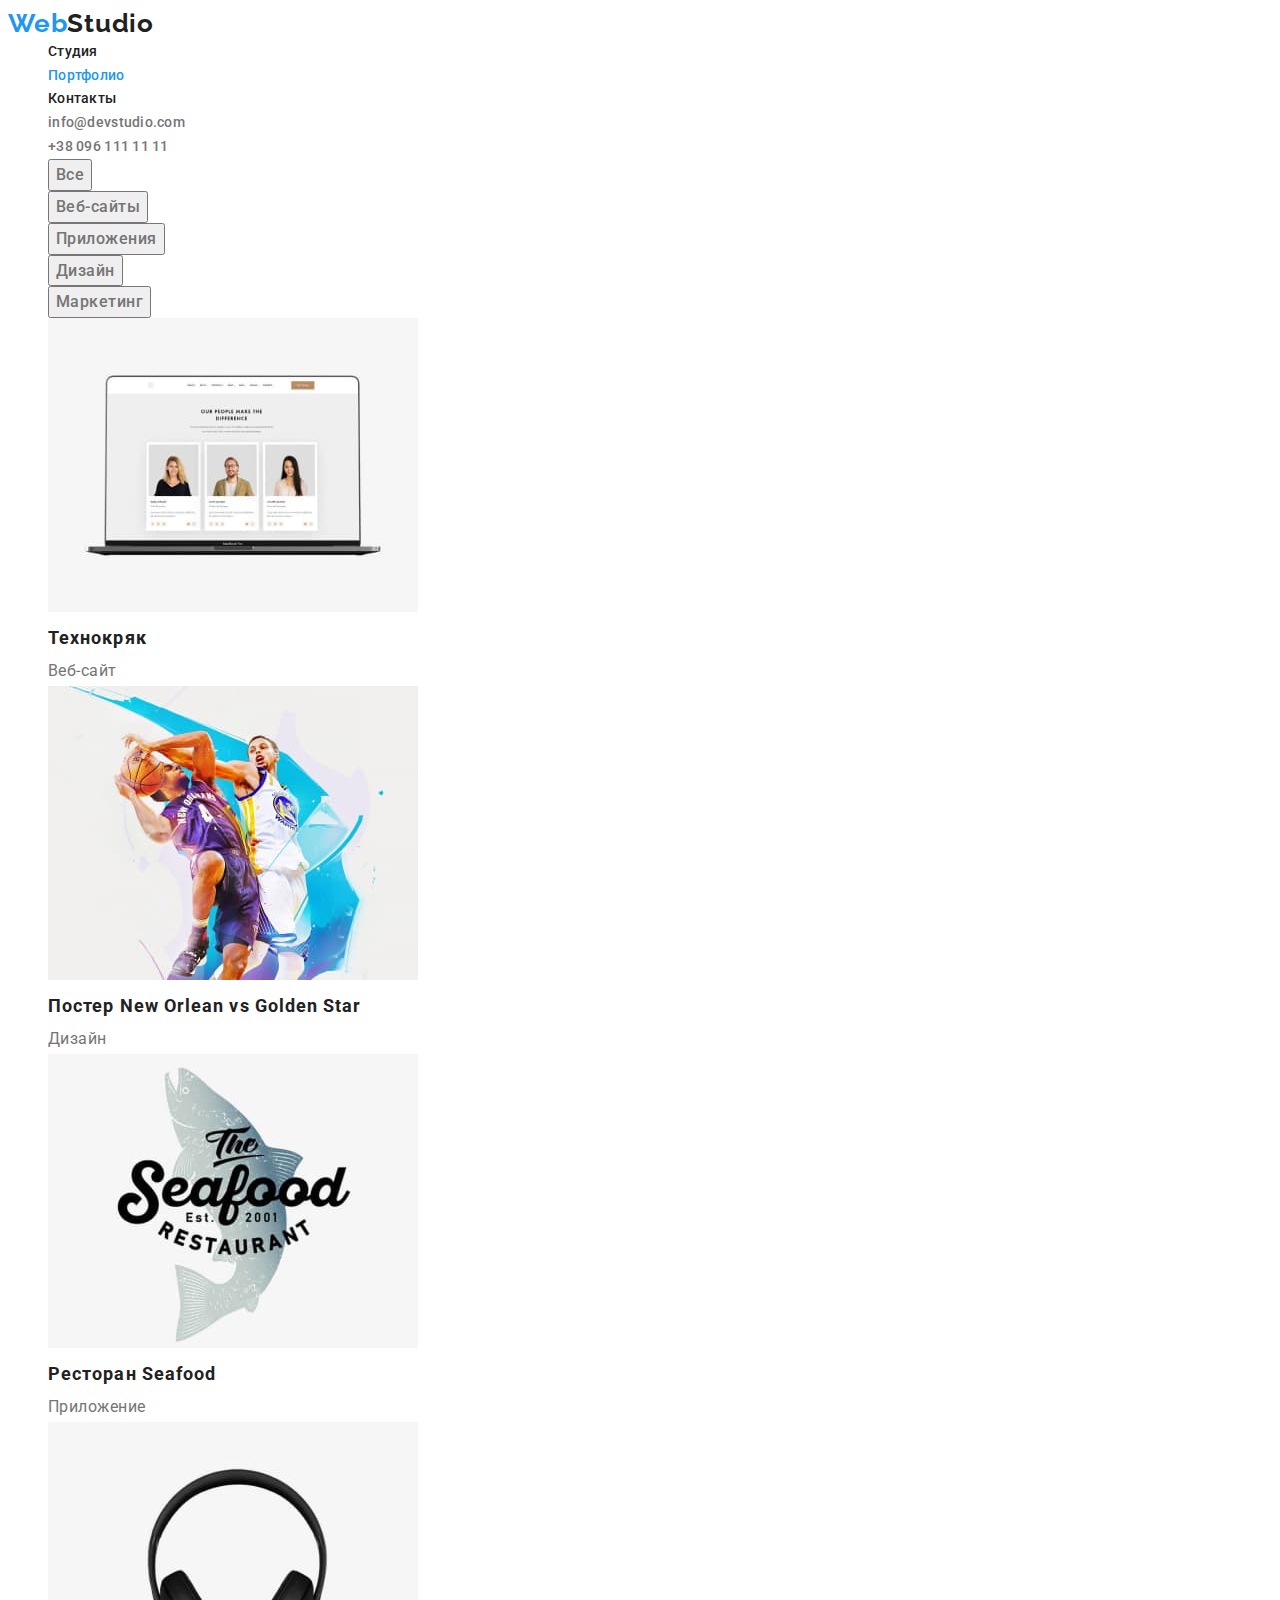
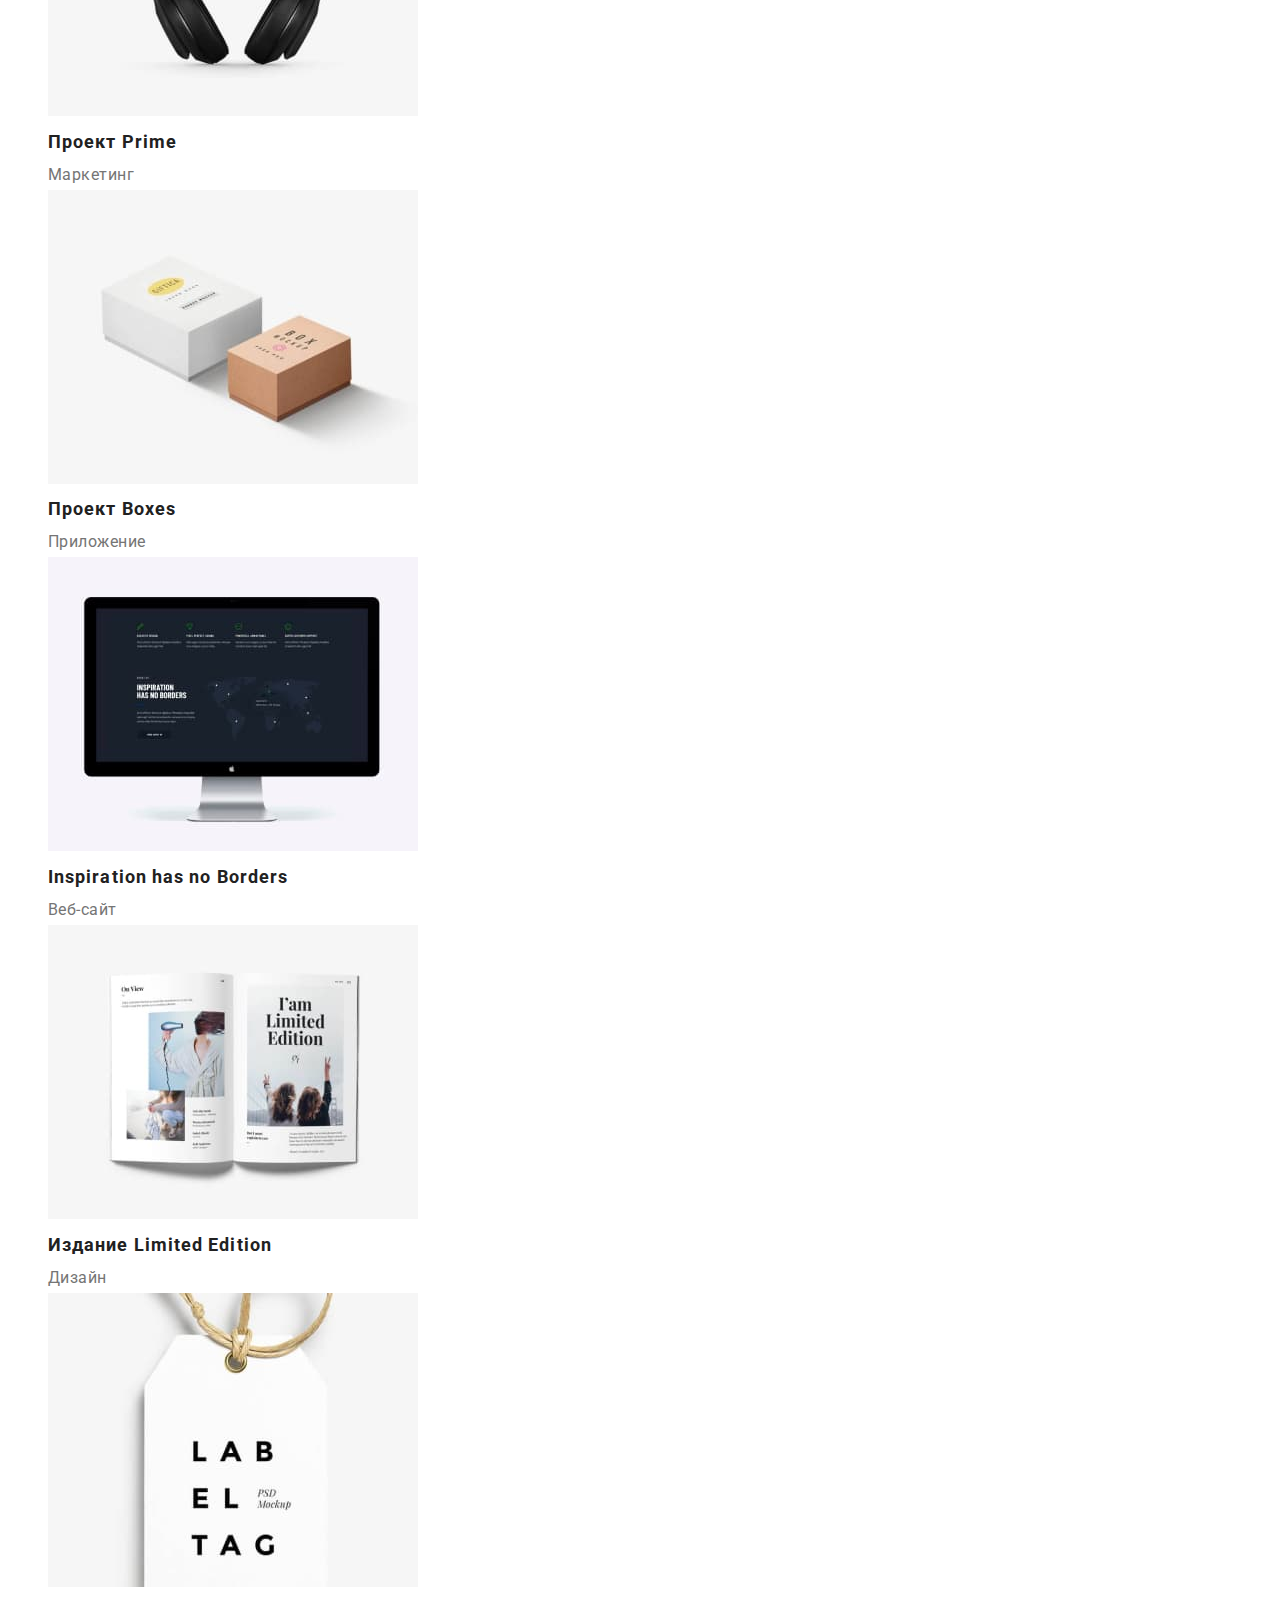
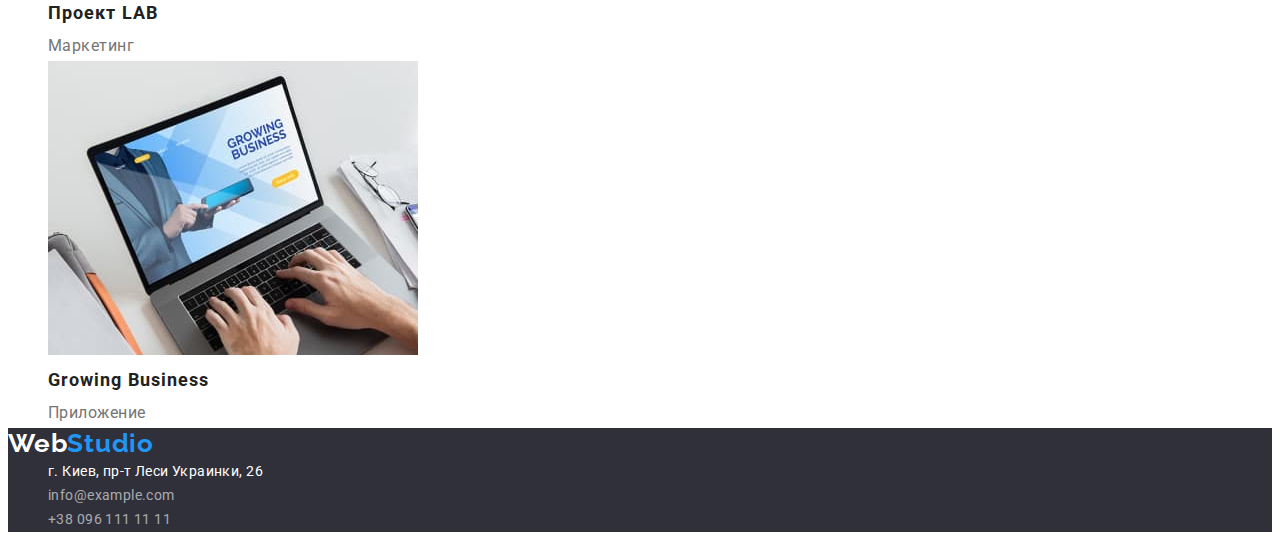
==== portfolio.html @ 094044fe "flex" ====
<!DOCTYPE html>
<html lang="en">
<head>
    <meta charset="UTF-8">
    <meta http-equiv="X-UA-Compatible" content="IE=edge">
    <meta name="viewport" content="width=device-width, initial-scale=1.0">
    <title>Portfolio</title>
    <link rel="preconnect" href="https://fonts.googleapis.com">
    <link rel="preconnect" href="https://fonts.gstatic.com" crossorigin>
    <link href="https://fonts.googleapis.com/css2?family=Raleway:wght@700&family=Roboto:wght@400;500;700;900&display=swap"
        rel="stylesheet">
   <link rel="stylesheet" href="./css/styles.css">
</head>
<body>
    <header class="header">
    
        <nav class="nav">
            <a href="" class="nav-logo"><span class="span-logo">Web</span>Studio</a>
            <ul>
                <li>
                    <a href="./index.html" class="nav-link">Студия</a>
                </li>
                <li>
                    <a href="./portfolio.html" class="nav-link current">Портфолио</a>
                </li>
                <li>
                    <a href="" class="nav-link">Контакты</a>
                </li>
            </ul>
        </nav>
        <ul>
            <li>
                <a href="mailto:info@devstudio.com" class="adr-link">info@devstudio.com</a>
            </li>
            <li>
                <a href="tel:+380961111111" class="adr-link">+38 096 111 11 11</a>
            </li>
        </ul>
    
    </header>
    
    <main>
    
        <section>
          
            <!-- <h1>
                Портфолио
             </h1>-->
            <ul>
                <li>
                    <button type="button" class="filter-button">
                        Все
                    </button>
                </li>
                <li>
                    <button type="button"  class="filter-button">
                        Веб-сайты
                    </button>
                </li>
                <li>
                    <button type="button"  class="filter-button">
                       Приложения
                    </button>
                </li>
                <li>
                    <button type="button"  class="filter-button">
                        Дизайн
                    </button>
                </li>
                <li>
                    <button type="button"  class="filter-button">
                       Маркетинг
                    </button>
                </li>
            </ul>
            
      
            <ul>
                <li>
                    <a href="" class="portfolio-link">
                        <img src="./images/our-piople.jpg" alt="photos-on-screen" width="370" height="294">
                        <h2 class="portfolio-title">
                           Технокряк
                        </h2>
                        <p class="portfolio-text">
                            Веб-сайт
                        </p>
                    </a>
                </li>
                <li>
                    <a href="" class="portfolio-link">
                         <img src="./images/basketboll.jpg" alt="basketboll-playing" width="370" height="294">
                        <h2 class="portfolio-title">
                            Постер New Orlean vs Golden Star
                        </h2>
                        <p class="portfolio-text">
                            Дизайн
                        </p>
                    </a>
                </li>
                <li>
                    <a href="" class="portfolio-link">
                        <img src="./images/seafood.jpg" alt="seafood-restaurant" width="370" height="294">
                        <h2 class="portfolio-title">
                            Ресторан Seafood
                        </h2>
                        <p class="portfolio-text">
                            Приложение
                        </p>
                    </a>
                </li>
                <li>
                    <a href="" class="portfolio-link">
                        <img src="./images/headphones.jpg" alt="headphones" width="370" height="294">
                        <h2 class="portfolio-title">
                            Проект Prime
                        </h2>
                        <p class="portfolio-text">
                            Маркетинг
                        </p>
                    </a>
                </li>
                <li>
                    <a href="" class="portfolio-link">
                        <img src="./images/boxes.jpg" alt="two-small-boxes" width="370" height="294">
                        <h2 class="portfolio-title">
                            Проект Boxes
                        </h2>
                        <p class="portfolio-text">
                            Приложение
                        </p>
                    </a>
                </li>
                <li>
                    <a href="" class="portfolio-link">
                        <img src="./images/monitor.jpg" alt="desktop-monitor" width="370" height="294">
                        <h2 class="portfolio-title">
                            Inspiration has no Borders
                        </h2>
                        <p class="portfolio-text">
                            Веб-сайт
                        </p>
                    </a>
                </li>
                <li>
                    <a href="" class="portfolio-link">
                        <img src="./images/book.jpg" alt="book" width="370" height="294">
                        <h2 class="portfolio-title">
                            Издание Limited Edition
                        </h2>
                        <p class="portfolio-text">
                            Дизайн
                        </p>
                    </a>
                </li>
                <li>
                    <a href="" class="portfolio-link">
                        <img src="./images/label-tag.jpg" alt="label-tag" width="370" height="294">
                        <h2 class="portfolio-title">
                            Проект LAB
                        </h2>
                        <p class="portfolio-text">
                            Маркетинг
                        </p>
                    </a>
                </li>
                
                <li>
                    <a href="" class="portfolio-link">
                        <img src="./images/laptop.jpg" alt="working-in-laptop" width="370" height="294">
                        <h2 class="portfolio-title">
                            Growing Business
                        </h2>
                        <p class="portfolio-text">
                            Приложение
                        </p>
                    </a>
                </li>
            </ul>
        </section>
    
    </main>
    
    <Footer class="footer">
        <a href="" class="footer-logo"><span class="span-flogo">Web</span>Studio</a>
        <address class="footer-adr">
            <ul>
                <li class="footer-office">
                    г. Киев, пр-т Леси Украинки, 26
                </li>
                <li>
                    <a href="mailto:info@example.com" class="footer-link">info@example.com</a>
                </li>
                <li>
                    <a href="tel:+380961111111" class="footer-link">+38 096 111 11 11</a>
                </li>
            </ul>
        </address>
    </Footer>
    
</body>
</html>
---- css/styles.css ----
*,
*::before,
*::after {
  box-sizing: border-box;
}

:root {
  --main-color: #757575; /* links nav, text,*/
  --background-main-color: #ffffff; /* background nav, hero title, title button,footer adress */
  --second-color: #212121; /*titles nav,titles , */
  --accent-color: #2196f3; /* links hover focus,*/
  --background-second-color: #2f303a; /*background */
}

h1,
h2,
h3,
p,
ul {
  margin: 0;
}

body {
  font-family: 'Roboto', sans-serif;
  font-size: 14px;
  line-height: 1.7;
  letter-spacing: 0.03em;
  color: var(--main-color);
}

/*все списки без маркеров*/
ul {
  list-style: none;
}
.container {
  width: 1200px;
  padding-left: 15px;
  padding-right: 15px;
  margin-left: auto;
  margin-right: auto;
}

.section {
  padding-top: 94px;
  padding-bottom: 94px;
}
.header {
  background-color: var(--background-main-color);
}

/*логотип*/

.nav-logo {
  font-family: 'Raleway', sans-serif;
  font-weight: 700;
  font-size: 26px;
  line-height: 1.2;
  letter-spacing: 0.03em;
  color: var(--second-color);
  text-decoration: none;
}
.span-logo {
  color: var(--accent-color);
}

/*навигация-ссылки */
a {
  text-decoration: none;
}

.nav-link.current {
  color: var(--accent-color);
}
.nav-link,
.adr-link {
  font-weight: 500;
  font-size: 14px;
  line-height: 1.4;
  letter-spacing: 0.02em;
}

.nav-link {
  color: var(--second-color);
}

.nav-link:hover,
.nav-link:focus {
  color: var(--accent-color);
}

.adr-link {
  color: inherit;
}

.adr-link:hover,
.adr-link:focus {
  color: var(--accent-color);
}

/* Герой*/

.hero {
  background-color: var(--background-second-color);
}
.hero-one {
  font-weight: 900;
  font-size: 44px;
  line-height: 1.4;
  letter-spacing: 0.06em;
  color: var(--background-main-color);
}

.hero-button {
  font-family: inherit;
  font-weight: 700;
  font-size: 16px;
  line-height: 1.9;
  letter-spacing: 0.06em;
  color: var(--background-main-color);
  background-color: var(--accent-color);
  cursor: pointer;
}

/* секция-текст */

.content {
  background-color: var(--background-main-color);
}
.content-title {
  font-weight: 700;
  line-height: 1.14;
  letter-spacing: 0.03em;
  color: var(--second-color);
}

/* чем мы занимаемся-илюстрации*/

.action {
  background-color: var(--background-main-color);
}
.action-title,
.group-title {
  font-weight: 700;
  font-size: 36px;
  line-height: 1.2;
  letter-spacing: 0.03em;
  color: var(--second-color);
}
/*наша команда*/

.group {
  background-color: #f5f4fa;
}
.group-name {
  font-weight: 500;
  font-size: 16px;
  line-height: 1.2;
  letter-spacing: 0.03em;
  color: var(--second-color);
}

.group-position {
  font-size: 16px;
  line-height: 1.2;
  letter-spacing: 0.03em;
}

/* футер */

.footer-logo {
  font-family: 'Raleway', sans-serif;
  font-weight: 700;
  font-size: 26px;
  line-height: 1.2;
  letter-spacing: 0.03em;
  text-decoration: none;
  color: var(--accent-color);
}
.span-flogo {
  color: var(--background-main-color);
}

.footer-adr {
  font-style: normal;
  line-height: 1.7;
  letter-spacing: 0.03em;
}

.footer-office {
  color: var(--background-main-color);
}
.footer-link {
  color: rgba(255, 255, 255, 0.6);
}

.footer-link:hover,
.footer-link:focus {
  color: var(--accent-color);
}
.footer {
  background-color: var(--background-second-color);
}

/*портфолио*/
/*кнопки*/

.filter-button {
  font-family: inherit;
  font-style: normal;
  font-weight: 500;
  font-size: 16px;
  line-height: 1.62;
  letter-spacing: 0.03em;
  color: inherit;
  cursor: pointer;
}
.filter-button:hover,
.filter-button:focus {
  color: var(--background-main-color);
  background-color: var(--accent-color);
}

/*портфолио-галерея*/

.portfolio {
  background-color: var(--background-main-color);
}

.portfolio-link {
  text-decoration: none;
  color: inherit;
}

.portfolio-title {
  font-style: normal;
  font-weight: 700;
  font-size: 18px;
  line-height: 2;
  letter-spacing: 0.06em;
  color: var(--second-color);
}

.portfolio-text {
  font-style: normal;
  font-weight: normal;
  font-size: 16px;
  line-height: 30px;
  letter-spacing: 0.03em;
  color: var(--text-link-color);
}
.footer-list {
  display: flex;
}
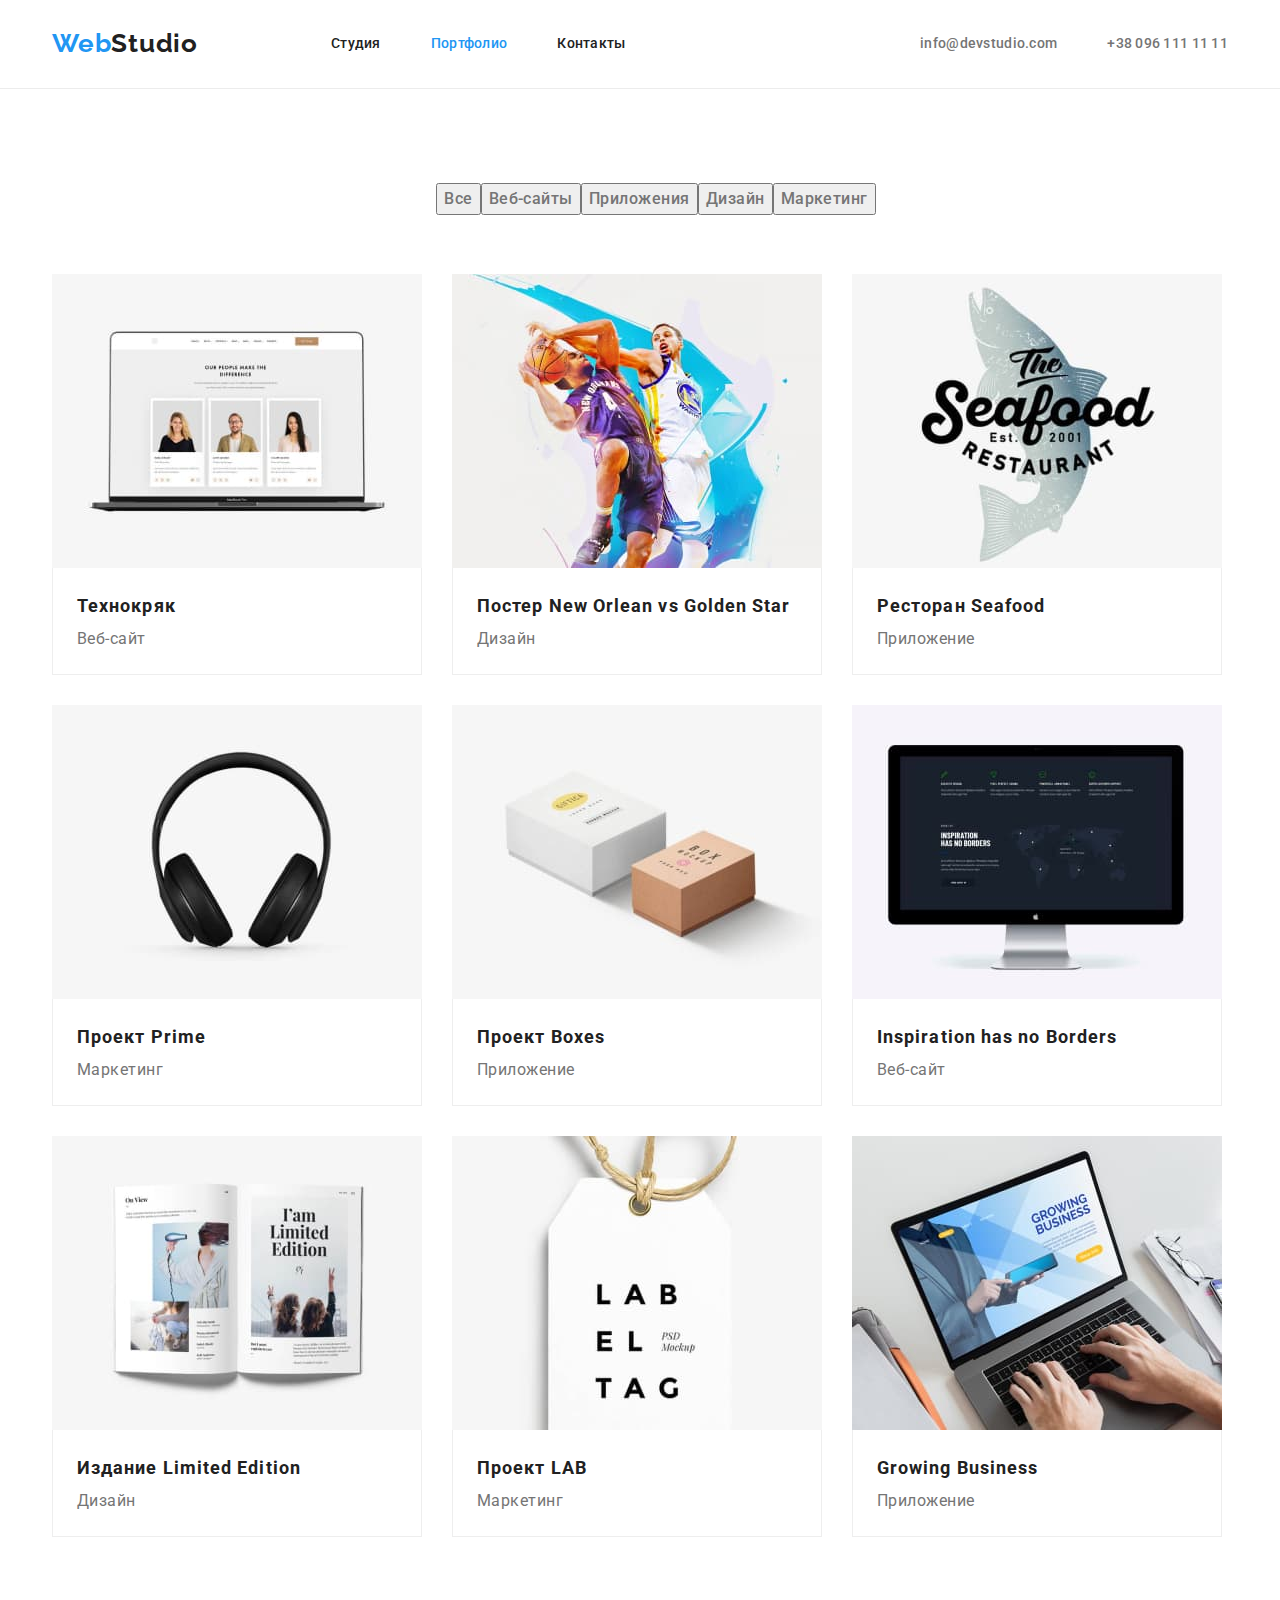
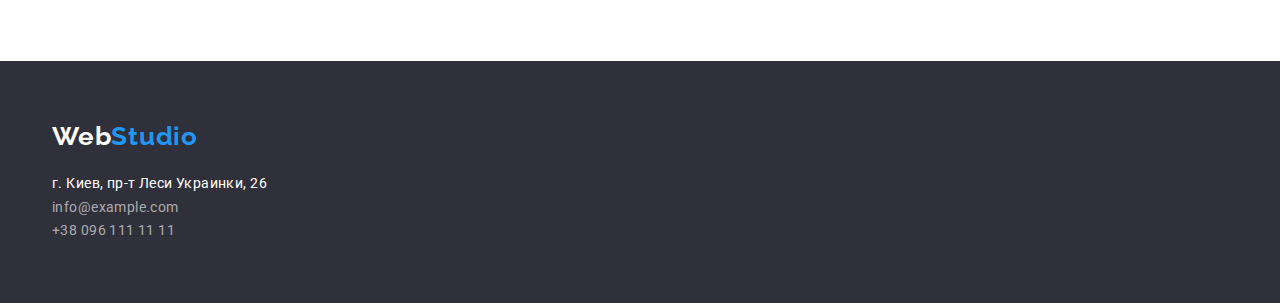
==== commit ae7ffb57: "fix" ====
--- a/portfolio.html
+++ b/portfolio.html
@@ -5,6 +5,7 @@
     <meta http-equiv="X-UA-Compatible" content="IE=edge">
     <meta name="viewport" content="width=device-width, initial-scale=1.0">
     <title>Portfolio</title>
+    <link rel="stylesheet" href="https://cdnjs.cloudflare.com/ajax/libs/modern-normalize/1.1.0/modern-normalize.min.css">
     <link rel="preconnect" href="https://fonts.googleapis.com">
     <link rel="preconnect" href="https://fonts.gstatic.com" crossorigin>
     <link href="https://fonts.googleapis.com/css2?family=Raleway:wght@700&family=Roboto:wght@400;500;700;900&display=swap"
@@ -12,62 +13,64 @@
    <link rel="stylesheet" href="./css/styles.css">
 </head>
 <body>
-    <header class="header">
-    
-        <nav class="nav">
-            <a href="" class="nav-logo"><span class="span-logo">Web</span>Studio</a>
-            <ul>
-                <li>
-                    <a href="./index.html" class="nav-link">Студия</a>
-                </li>
-                <li>
-                    <a href="./portfolio.html" class="nav-link current">Портфолио</a>
-                </li>
-                <li>
-                    <a href="" class="nav-link">Контакты</a>
-                </li>
-            </ul>
-        </nav>
-        <ul>
-            <li>
-                <a href="mailto:info@devstudio.com" class="adr-link">info@devstudio.com</a>
-            </li>
-            <li>
-                <a href="tel:+380961111111" class="adr-link">+38 096 111 11 11</a>
-            </li>
-        </ul>
+    <header class="header" >
+        <div class=" div-header container">
+            <nav class="nav">
+               <a href="" class="nav-logo"><span class="span-logo">Web</span>Studio</a>
+                <ul class="nav-list">
+                   <li class="nav-item">
+                        <a href="./index.html" class="nav-link">Студия</a>
+                    </li>
+                    <li class="nav-item">
+                        <a href="./portfolio.html" class="nav-link current">Портфолио</a>
+                    </li>
+                    <li class="nav-item">
+                        <a href="" class="nav-link">Контакты</a>
+                    </li>
+                </ul>
+            </nav>
+                <ul class="adr-list">
+                    <li class="adr-item">
+                        <a href="mailto:info@devstudio.com" class="adr-link">info@devstudio.com</a>
+                    </li>
+                    <li class="adr-item">
+                        <a href="tel:+380961111111" class="adr-link">+38 096 111 11 11</a>
+                    </li>
+                </ul>
+        </div>
     
     </header>
     
     <main>
     
-        <section>
-          
+        <section class="section">
+           
             <!-- <h1>
                 Портфолио
              </h1>-->
-            <ul>
-                <li>
+            <div class="container">
+            <ul class="section-list">
+                <li class="section-item">
                     <button type="button" class="filter-button">
                         Все
                     </button>
                 </li>
-                <li>
+                <li  class="section-item">
                     <button type="button"  class="filter-button">
                         Веб-сайты
                     </button>
                 </li>
-                <li>
+                <li  class="section-item">
                     <button type="button"  class="filter-button">
                        Приложения
                     </button>
                 </li>
-                <li>
+                <li  class="section-item">
                     <button type="button"  class="filter-button">
                         Дизайн
                     </button>
                 </li>
-                <li>
+                <li  class="section-item">
                     <button type="button"  class="filter-button">
                        Маркетинг
                     </button>
@@ -75,127 +78,148 @@
             </ul>
             
       
-            <ul>
-                <li>
+            <ul class="portfolio-list">
+                <li class="portfolio-item">
                     <a href="" class="portfolio-link">
                         <img src="./images/our-piople.jpg" alt="photos-on-screen" width="370" height="294">
+                        <div class="portfolio-sign">
                         <h2 class="portfolio-title">
                            Технокряк
                         </h2>
                         <p class="portfolio-text">
                             Веб-сайт
                         </p>
-                    </a>
-                </li>
-                <li>
+                        </div>
+                    </a>
+                </li>
+                <li class="portfolio-item">
                     <a href="" class="portfolio-link">
                          <img src="./images/basketboll.jpg" alt="basketboll-playing" width="370" height="294">
+                        <div class="portfolio-sign">
                         <h2 class="portfolio-title">
                             Постер New Orlean vs Golden Star
                         </h2>
                         <p class="portfolio-text">
                             Дизайн
                         </p>
-                    </a>
-                </li>
-                <li>
+                        </div>
+                    </a>
+                </li>
+                <li class="portfolio-item">
                     <a href="" class="portfolio-link">
                         <img src="./images/seafood.jpg" alt="seafood-restaurant" width="370" height="294">
+                        <div class="portfolio-sign">
                         <h2 class="portfolio-title">
                             Ресторан Seafood
                         </h2>
                         <p class="portfolio-text">
                             Приложение
                         </p>
-                    </a>
-                </li>
-                <li>
+                        </div>
+                    </a>
+                </li>
+                <li class="portfolio-item">
                     <a href="" class="portfolio-link">
                         <img src="./images/headphones.jpg" alt="headphones" width="370" height="294">
+                        <div class="portfolio-sign">
                         <h2 class="portfolio-title">
                             Проект Prime
                         </h2>
                         <p class="portfolio-text">
                             Маркетинг
                         </p>
-                    </a>
-                </li>
-                <li>
+                        </div>
+                    </a>
+                </li>
+                <li class="portfolio-item">
                     <a href="" class="portfolio-link">
                         <img src="./images/boxes.jpg" alt="two-small-boxes" width="370" height="294">
+                        <div class="portfolio-sign">
                         <h2 class="portfolio-title">
                             Проект Boxes
                         </h2>
                         <p class="portfolio-text">
                             Приложение
                         </p>
-                    </a>
-                </li>
-                <li>
+                        </div>
+                    </a>
+                </li>
+                <li class="portfolio-item">
                     <a href="" class="portfolio-link">
                         <img src="./images/monitor.jpg" alt="desktop-monitor" width="370" height="294">
+                        <div class="portfolio-sign">
                         <h2 class="portfolio-title">
                             Inspiration has no Borders
                         </h2>
                         <p class="portfolio-text">
                             Веб-сайт
                         </p>
-                    </a>
-                </li>
-                <li>
+                        </div>
+                    </a>
+                </li>
+                <li class="portfolio-item">
                     <a href="" class="portfolio-link">
                         <img src="./images/book.jpg" alt="book" width="370" height="294">
+                        <div class="portfolio-sign">
                         <h2 class="portfolio-title">
                             Издание Limited Edition
                         </h2>
                         <p class="portfolio-text">
                             Дизайн
                         </p>
-                    </a>
-                </li>
-                <li>
+                        </div>
+                    </a>
+                </li>
+                <li class="portfolio-item">
                     <a href="" class="portfolio-link">
                         <img src="./images/label-tag.jpg" alt="label-tag" width="370" height="294">
+                        <div class="portfolio-sign">
                         <h2 class="portfolio-title">
                             Проект LAB
                         </h2>
                         <p class="portfolio-text">
                             Маркетинг
                         </p>
+                        </div>
                     </a>
                 </li>
                 
-                <li>
+                <li class="portfolio-item">
                     <a href="" class="portfolio-link">
                         <img src="./images/laptop.jpg" alt="working-in-laptop" width="370" height="294">
+                        <div class="portfolio-sign">
                         <h2 class="portfolio-title">
                             Growing Business
                         </h2>
                         <p class="portfolio-text">
                             Приложение
                         </p>
+                        </div>
                     </a>
                 </li>
             </ul>
+            </div>
         </section>
     
     </main>
     
     <Footer class="footer">
-        <a href="" class="footer-logo"><span class="span-flogo">Web</span>Studio</a>
-        <address class="footer-adr">
-            <ul>
-                <li class="footer-office">
-                    г. Киев, пр-т Леси Украинки, 26
-                </li>
-                <li>
-                    <a href="mailto:info@example.com" class="footer-link">info@example.com</a>
-                </li>
-                <li>
-                    <a href="tel:+380961111111" class="footer-link">+38 096 111 11 11</a>
-                </li>
-            </ul>
-        </address>
+        <div class="container">
+            <a href="" class="footer-logo"><span class="span-flogo">Web</span>Studio</a>
+            <address class="footer-adr">
+                <ul class="footer-list">
+                    <li class="footer-office">
+                        г. Киев, пр-т Леси Украинки, 26
+                    </li>
+                    <li>
+                        <a href="mailto:info@example.com" class="footer-link">info@example.com</a>
+                    </li>
+                    <li>
+                        <a href="tel:+380961111111" class="footer-link">+38 096 111 11 11</a>
+                    </li>
+                 </ul>
+            </address>
+        </div>
     </Footer>
     
 </body>
--- a/css/styles.css
+++ b/css/styles.css
@@ -1,9 +1,22 @@
-*,
+/**,
 *::before,
 *::after {
   box-sizing: border-box;
-}
-
+}*/
+
+img {
+  display: block;
+  max-width: 100%;
+  height: auto;
+}
+
+h1,
+h2,
+h3,
+p,
+ul {
+  margin: 0px;
+}
 :root {
   --main-color: #757575; /* links nav, text,*/
   --background-main-color: #ffffff; /* background nav, hero title, title button,footer adress */
@@ -12,14 +25,6 @@
   --background-second-color: #2f303a; /*background */
 }
 
-h1,
-h2,
-h3,
-p,
-ul {
-  margin: 0;
-}
-
 body {
   font-family: 'Roboto', sans-serif;
   font-size: 14px;
@@ -34,8 +39,8 @@
 }
 .container {
   width: 1200px;
-  padding-left: 15px;
-  padding-right: 15px;
+  padding-left: 12px;
+  padding-right: 12px;
   margin-left: auto;
   margin-right: auto;
 }
@@ -46,18 +51,51 @@
 }
 .header {
   background-color: var(--background-main-color);
-}
-
+  max-width: 1600px;
+  min-height: 80px;
+  border-bottom-width: 1px;
+  border-bottom-style: solid;
+  border-bottom-color: #ececec;
+}
+
+.div-header {
+  display: flex;
+  justify-content: space-between;
+}
+.nav {
+  display: flex;
+  align-items: center;
+}
+.nav-list {
+  display: flex;
+  margin-top: 32px;
+  margin-bottom: 32px;
+}
+
+.nav-item:not(:last-child) {
+  margin-right: 50px;
+}
+.adr-item:not(:last-child) {
+  margin-right: 50px;
+}
+
+.adr-list {
+  display: flex;
+  align-items: center;
+}
 /*логотип*/
 
 .nav-logo {
+  display: block;
+  margin-top: 24px;
+  margin-bottom: 25px;
+  margin-right: 93px;
   font-family: 'Raleway', sans-serif;
   font-weight: 700;
   font-size: 26px;
   line-height: 1.2;
   letter-spacing: 0.03em;
   color: var(--second-color);
-  text-decoration: none;
 }
 .span-logo {
   color: var(--accent-color);
@@ -101,8 +139,18 @@
 
 .hero {
   background-color: var(--background-second-color);
+  display: block;
+  text-align: center;
+  max-width: 1600px;
+  max-height: 600px;
+  border: 1px solid currentColor;
 }
 .hero-one {
+  display: block;
+  text-align: center;
+  margin-top: 200px;
+  margin-bottom: 70px;
+
   font-weight: 900;
   font-size: 44px;
   line-height: 1.4;
@@ -111,6 +159,13 @@
 }
 
 .hero-button {
+  margin-bottom: 200px;
+  width: 200px;
+  height: 50px;
+
+  box-shadow: 0px 4px 4px rgba(0, 0, 0, 0.15);
+  border-radius: 4px;
+
   font-family: inherit;
   font-weight: 700;
   font-size: 16px;
@@ -122,11 +177,20 @@
 }
 
 /* секция-текст */
-
 .content {
   background-color: var(--background-main-color);
 }
+
+.content-list {
+  display: flex;
+  padding-left: 0px;
+}
+.content-item:not(:last-child) {
+  margin-right: 30px;
+}
+
 .content-title {
+  margin-bottom: 10px;
   font-weight: 700;
   line-height: 1.14;
   letter-spacing: 0.03em;
@@ -140,18 +204,58 @@
 }
 .action-title,
 .group-title {
+  margin-bottom: 50px;
+  text-align: center;
   font-weight: 700;
   font-size: 36px;
   line-height: 1.2;
   letter-spacing: 0.03em;
   color: var(--second-color);
 }
+.action-list {
+  display: flex;
+  padding-left: 0px;
+}
+
+.action-item:not(:last-child),
+.group-item:not(:last-child) {
+  margin-right: 30px;
+}
 /*наша команда*/
 
 .group {
   background-color: #f5f4fa;
 }
+.group-list {
+  display: flex;
+  padding-left: 0px;
+}
+.group-sign {
+  display: block;
+
+  padding-top: 30px;
+
+  padding-bottom: 30px;
+
+  border-right-width: 1px;
+  border-right-style: solid;
+  border-right-color: #eeeeee;
+
+  border-bottom-width: 1px;
+  border-bottom-style: solid;
+  border-bottom-color: #eeeeee;
+
+  border-left-width: 1px;
+  border-left-style: solid;
+  border-left-color: #eeeeee;
+
+  border-bottom-right-radius: 3px;
+  border-bottom-left-radius: 3px;
+  background-color: var(--background-main-color);
+}
 .group-name {
+  text-align: center;
+  margin-bottom: 10px;
   font-weight: 500;
   font-size: 16px;
   line-height: 1.2;
@@ -160,6 +264,7 @@
 }
 
 .group-position {
+  text-align: center;
   font-size: 16px;
   line-height: 1.2;
   letter-spacing: 0.03em;
@@ -168,6 +273,9 @@
 /* футер */
 
 .footer-logo {
+  display: block;
+  margin-top: 60px;
+  margin-bottom: 20px;
   font-family: 'Raleway', sans-serif;
   font-weight: 700;
   font-size: 26px;
@@ -185,7 +293,13 @@
   line-height: 1.7;
   letter-spacing: 0.03em;
 }
-
+.footer-list {
+  display: block;
+  align-items: center;
+  margin-top: 0px;
+  margin-bottom: 60px;
+  padding-left: 0px;
+}
 .footer-office {
   color: var(--background-main-color);
 }
@@ -198,7 +312,10 @@
   color: var(--accent-color);
 }
 .footer {
+  display: flex;
   background-color: var(--background-second-color);
+  max-width: 1600px;
+  max-height: 252px;
 }
 
 /*портфолио*/
@@ -220,17 +337,59 @@
   background-color: var(--accent-color);
 }
 
+.section-list {
+  display: flex;
+  justify-content: center;
+  padding-top: 0px;
+  padding-bottom: 59px;
+}
+.section-list:not(:last-child) {
+  padding-right: 8px;
+}
 /*портфолио-галерея*/
 
 .portfolio {
   background-color: var(--background-main-color);
 }
-
+.portfolio-list {
+  padding: 0px;
+  display: flex;
+  flex-wrap: wrap;
+}
+
+.portfolio-item {
+  display: block;
+  width: 370px;
+  margin-right: 30px;
+  margin-bottom: 30px;
+}
+.portfolio-item:nth-child(3n) {
+  margin-right: 0px;
+}
 .portfolio-link {
   text-decoration: none;
   color: inherit;
 }
-
+.portfolio-sign {
+  display: block;
+
+  padding-top: 20px;
+  padding-right: 24px;
+  padding-bottom: 20px;
+  padding-left: 24px;
+
+  border-right-width: 1px;
+  border-right-style: solid;
+  border-right-color: #eeeeee;
+
+  border-bottom-width: 1px;
+  border-bottom-style: solid;
+  border-bottom-color: #eeeeee;
+
+  border-left-width: 1px;
+  border-left-style: solid;
+  border-left-color: #eeeeee;
+}
 .portfolio-title {
   font-style: normal;
   font-weight: 700;
@@ -248,6 +407,3 @@
   letter-spacing: 0.03em;
   color: var(--text-link-color);
 }
-.footer-list {
-  display: flex;
-}
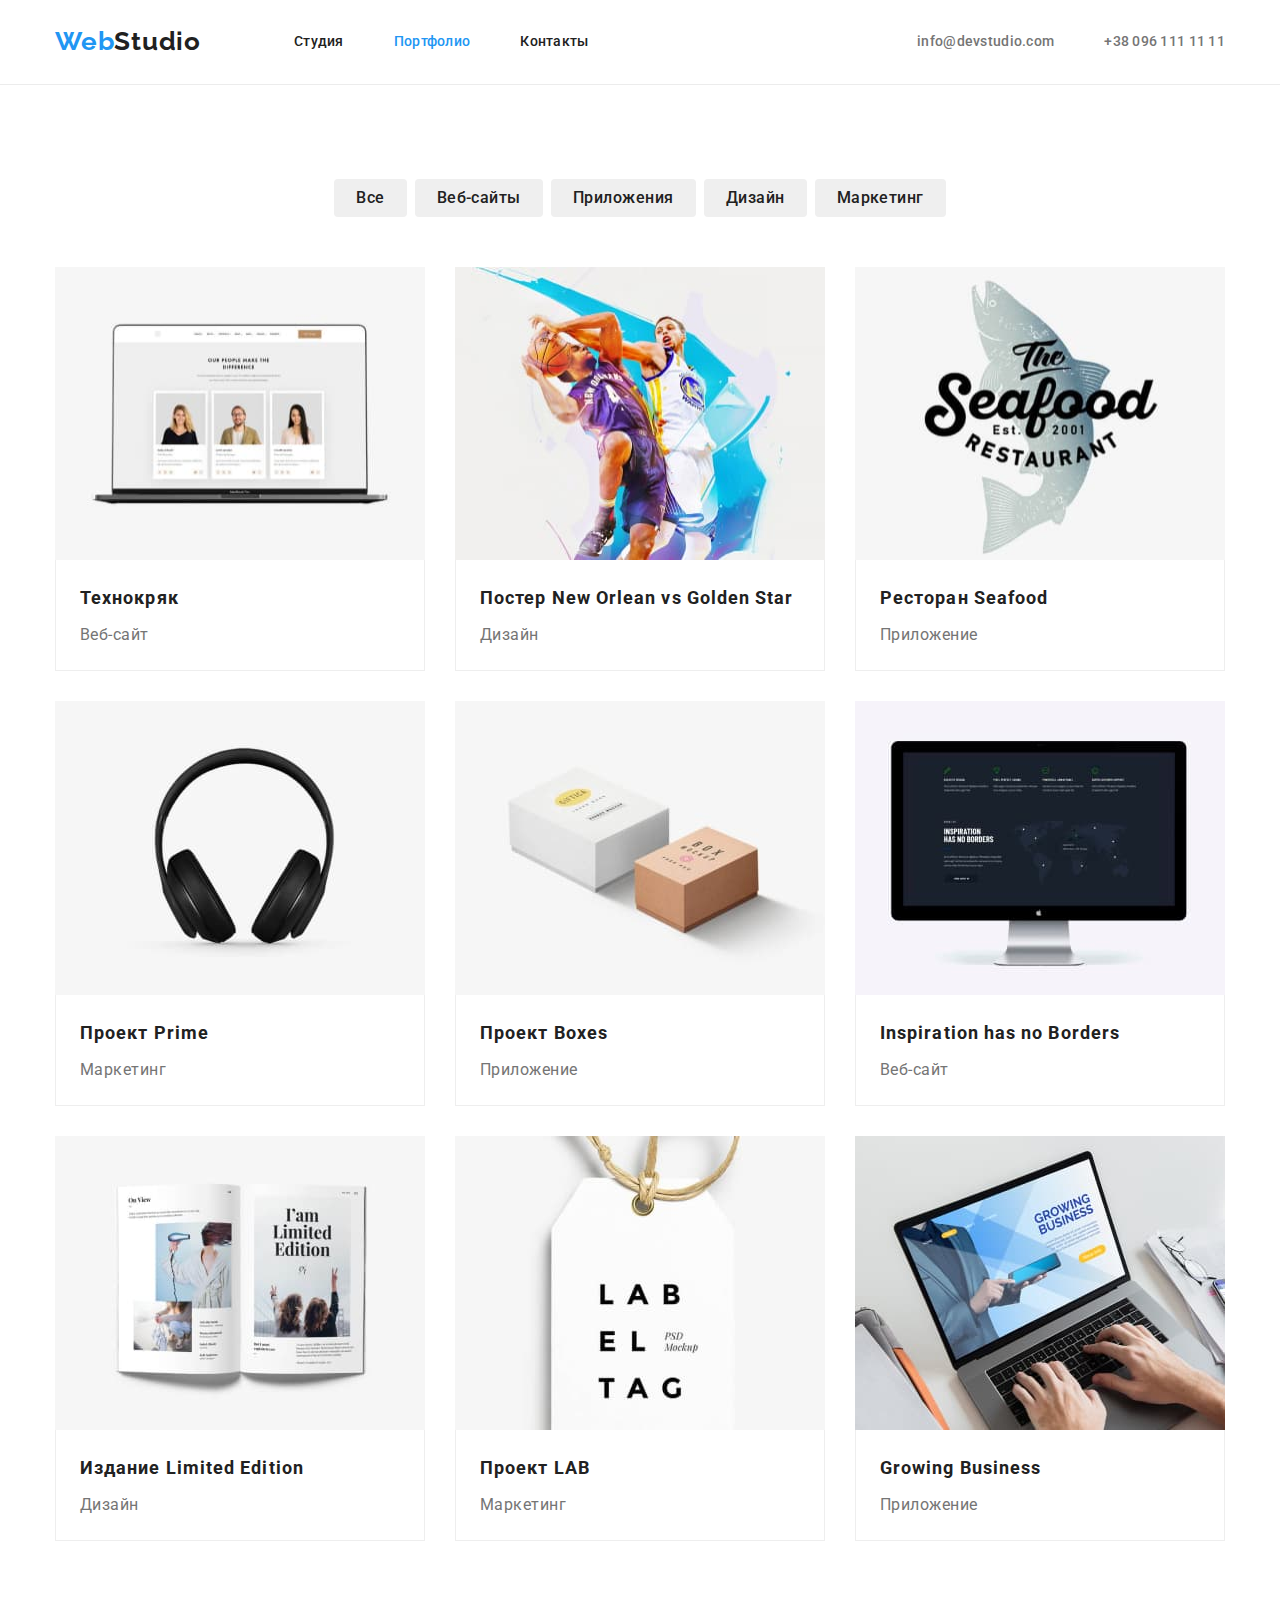
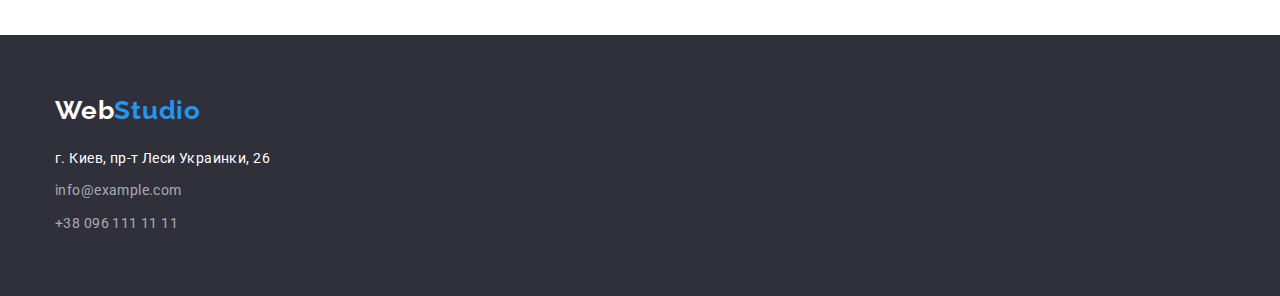
==== commit c29b4d59: "испрвления ошибок(2)" ====
--- a/portfolio.html
+++ b/portfolio.html
@@ -45,9 +45,9 @@
     
         <section class="section">
            
-            <!-- <h1>
+            <h1 class="visually-hidden">
                 Портфолио
-             </h1>-->
+             </h1>
             <div class="container">
             <ul class="section-list">
                 <li class="section-item">
@@ -212,7 +212,7 @@
                         г. Киев, пр-т Леси Украинки, 26
                     </li>
                     <li>
-                        <a href="mailto:info@example.com" class="footer-link">info@example.com</a>
+                        <a href="mailto:info@example.com" class="footer-mail">info@example.com</a>
                     </li>
                     <li>
                         <a href="tel:+380961111111" class="footer-link">+38 096 111 11 11</a>
--- a/css/styles.css
+++ b/css/styles.css
@@ -15,7 +15,7 @@
 h3,
 p,
 ul {
-  margin: 0px;
+  margin: 0;
 }
 :root {
   --main-color: #757575; /* links nav, text,*/
@@ -35,12 +35,14 @@
 
 /*все списки без маркеров*/
 ul {
+  padding: 0;
+  margin: 0;
   list-style: none;
 }
 .container {
   width: 1200px;
-  padding-left: 12px;
-  padding-right: 12px;
+  padding-left: 15px;
+  padding-right: 15px;
   margin-left: auto;
   margin-right: auto;
 }
@@ -50,9 +52,9 @@
   padding-bottom: 94px;
 }
 .header {
+  margin: 0 auto;
   background-color: var(--background-main-color);
   max-width: 1600px;
-  min-height: 80px;
   border-bottom-width: 1px;
   border-bottom-style: solid;
   border-bottom-color: #ececec;
@@ -68,10 +70,12 @@
 }
 .nav-list {
   display: flex;
-  margin-top: 32px;
-  margin-bottom: 32px;
-}
-
+}
+
+.nav-link {
+  padding: 32px 0;
+  display: block;
+}
 .nav-item:not(:last-child) {
   margin-right: 50px;
 }
@@ -86,9 +90,6 @@
 /*логотип*/
 
 .nav-logo {
-  display: block;
-  margin-top: 24px;
-  margin-bottom: 25px;
   margin-right: 93px;
   font-family: 'Raleway', sans-serif;
   font-weight: 700;
@@ -111,6 +112,7 @@
 }
 .nav-link,
 .adr-link {
+  padding: 32px 0;
   font-weight: 500;
   font-size: 14px;
   line-height: 1.4;
@@ -138,19 +140,17 @@
 /* Герой*/
 
 .hero {
-  background-color: var(--background-second-color);
-  display: block;
+  margin: 0 auto;
   text-align: center;
   max-width: 1600px;
-  max-height: 600px;
-  border: 1px solid currentColor;
+  padding-top: 200px;
+  padding-bottom: 200px;
+  padding-right: 0;
+  padding-left: 0;
+  background-color: var(--background-second-color);
 }
 .hero-one {
-  display: block;
-  text-align: center;
-  margin-top: 200px;
-  margin-bottom: 70px;
-
+  margin-bottom: 30px;
   font-weight: 900;
   font-size: 44px;
   line-height: 1.4;
@@ -159,14 +159,12 @@
 }
 
 .hero-button {
-  margin-bottom: 200px;
-  width: 200px;
-  height: 50px;
-
+  padding: 10px 32px;
+  min-width: 200px;
+  text-align: center;
   box-shadow: 0px 4px 4px rgba(0, 0, 0, 0.15);
   border-radius: 4px;
 
-  font-family: inherit;
   font-weight: 700;
   font-size: 16px;
   line-height: 1.9;
@@ -183,7 +181,6 @@
 
 .content-list {
   display: flex;
-  padding-left: 0px;
 }
 .content-item:not(:last-child) {
   margin-right: 30px;
@@ -200,7 +197,7 @@
 /* чем мы занимаемся-илюстрации*/
 
 .action {
-  background-color: var(--background-main-color);
+  padding-top: 0;
 }
 .action-title,
 .group-title {
@@ -214,7 +211,6 @@
 }
 .action-list {
   display: flex;
-  padding-left: 0px;
 }
 
 .action-item:not(:last-child),
@@ -228,13 +224,9 @@
 }
 .group-list {
   display: flex;
-  padding-left: 0px;
 }
 .group-sign {
-  display: block;
-
   padding-top: 30px;
-
   padding-bottom: 30px;
 
   border-right-width: 1px;
@@ -274,7 +266,6 @@
 
 .footer-logo {
   display: block;
-  margin-top: 60px;
   margin-bottom: 20px;
   font-family: 'Raleway', sans-serif;
   font-weight: 700;
@@ -293,44 +284,63 @@
   line-height: 1.7;
   letter-spacing: 0.03em;
 }
-.footer-list {
-  display: block;
-  align-items: center;
-  margin-top: 0px;
-  margin-bottom: 60px;
-  padding-left: 0px;
-}
+
 .footer-office {
+  padding-bottom: 9px;
   color: var(--background-main-color);
 }
+.footer-mail {
+  display: inline-block;
+  padding-bottom: 9px;
+  color: rgba(255, 255, 255, 0.6);
+}
+
 .footer-link {
+  display: inline-block;
+  padding-bottom: 0;
   color: rgba(255, 255, 255, 0.6);
 }
-
+.footer-mail:hover,
+.footer-mail:focus,
 .footer-link:hover,
 .footer-link:focus {
   color: var(--accent-color);
 }
 .footer {
-  display: flex;
+  margin: 0 auto;
+  padding-top: 60px;
+  padding-right: 0;
+  padding-bottom: 60px;
+  padding-left: 0;
   background-color: var(--background-second-color);
   max-width: 1600px;
-  max-height: 252px;
-}
-
+}
 /*портфолио*/
 /*кнопки*/
 
+.visually-hidden {
+  position: absolute;
+  clip: rect(0 0 0 0);
+  width: 1px;
+  height: 1px;
+  margin: -1px;
+}
+
 .filter-button {
+  padding: 6px 22px;
+  border-radius: 4px;
+  border: transparent;
+
   font-family: inherit;
   font-style: normal;
   font-weight: 500;
   font-size: 16px;
   line-height: 1.62;
   letter-spacing: 0.03em;
-  color: inherit;
+  color: var(--second-color);
   cursor: pointer;
 }
+
 .filter-button:hover,
 .filter-button:focus {
   color: var(--background-main-color);
@@ -340,11 +350,10 @@
 .section-list {
   display: flex;
   justify-content: center;
-  padding-top: 0px;
-  padding-bottom: 59px;
-}
-.section-list:not(:last-child) {
-  padding-right: 8px;
+  padding-bottom: 50px;
+}
+.section-item:not(:last-child) {
+  margin-right: 8px;
 }
 /*портфолио-галерея*/
 
@@ -352,27 +361,29 @@
   background-color: var(--background-main-color);
 }
 .portfolio-list {
-  padding: 0px;
+  margin-right: 0;
   display: flex;
   flex-wrap: wrap;
 }
 
 .portfolio-item {
+  width: calc((100% - 60px) / 3);
+}
+
+.portfolio-item:not(:nth-child(3n)) {
+  margin-right: 30px;
+}
+
+.portfolio-item:not(:nth-last-child(-n + 3)) {
+  margin-bottom: 30px;
+}
+
+.portfolio-link {
   display: block;
-  width: 370px;
-  margin-right: 30px;
-  margin-bottom: 30px;
-}
-.portfolio-item:nth-child(3n) {
-  margin-right: 0px;
-}
-.portfolio-link {
   text-decoration: none;
   color: inherit;
 }
 .portfolio-sign {
-  display: block;
-
   padding-top: 20px;
   padding-right: 24px;
   padding-bottom: 20px;
@@ -391,6 +402,7 @@
   border-left-color: #eeeeee;
 }
 .portfolio-title {
+  margin-bottom: 4px;
   font-style: normal;
   font-weight: 700;
   font-size: 18px;
